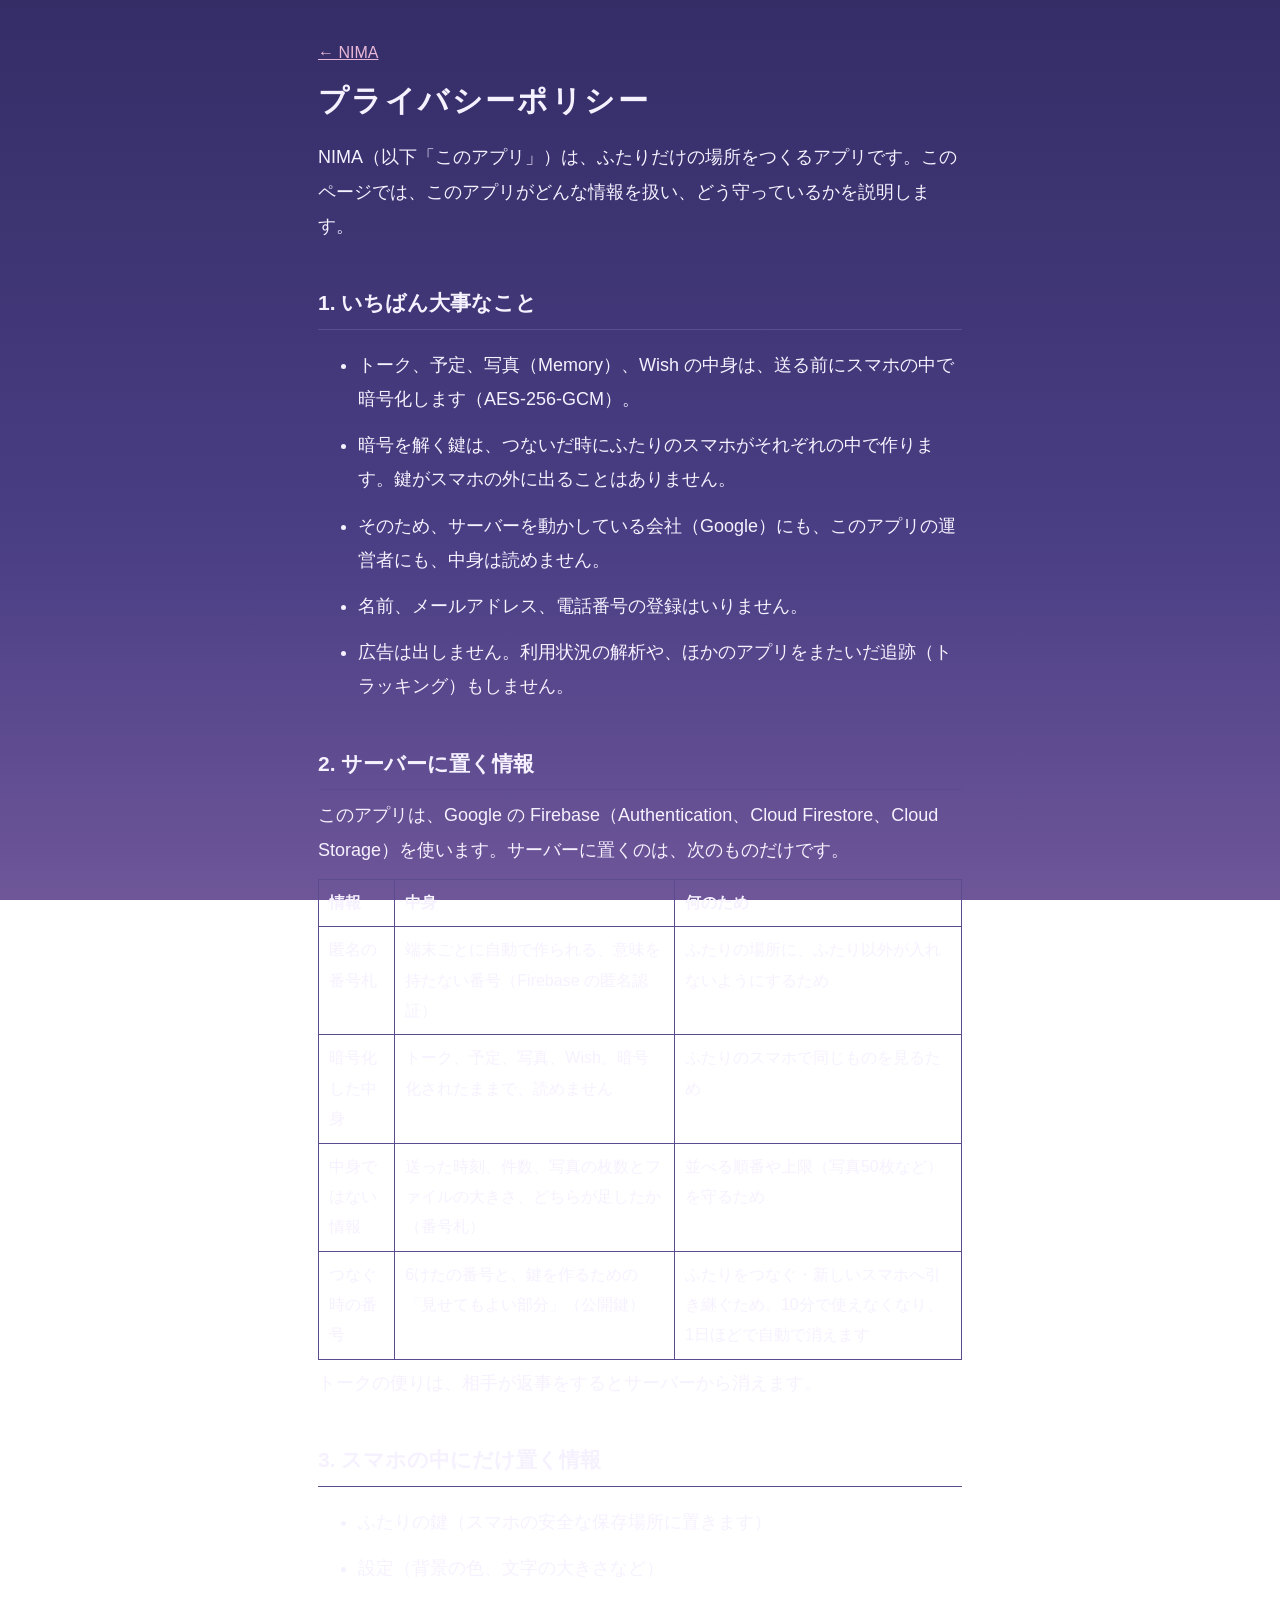
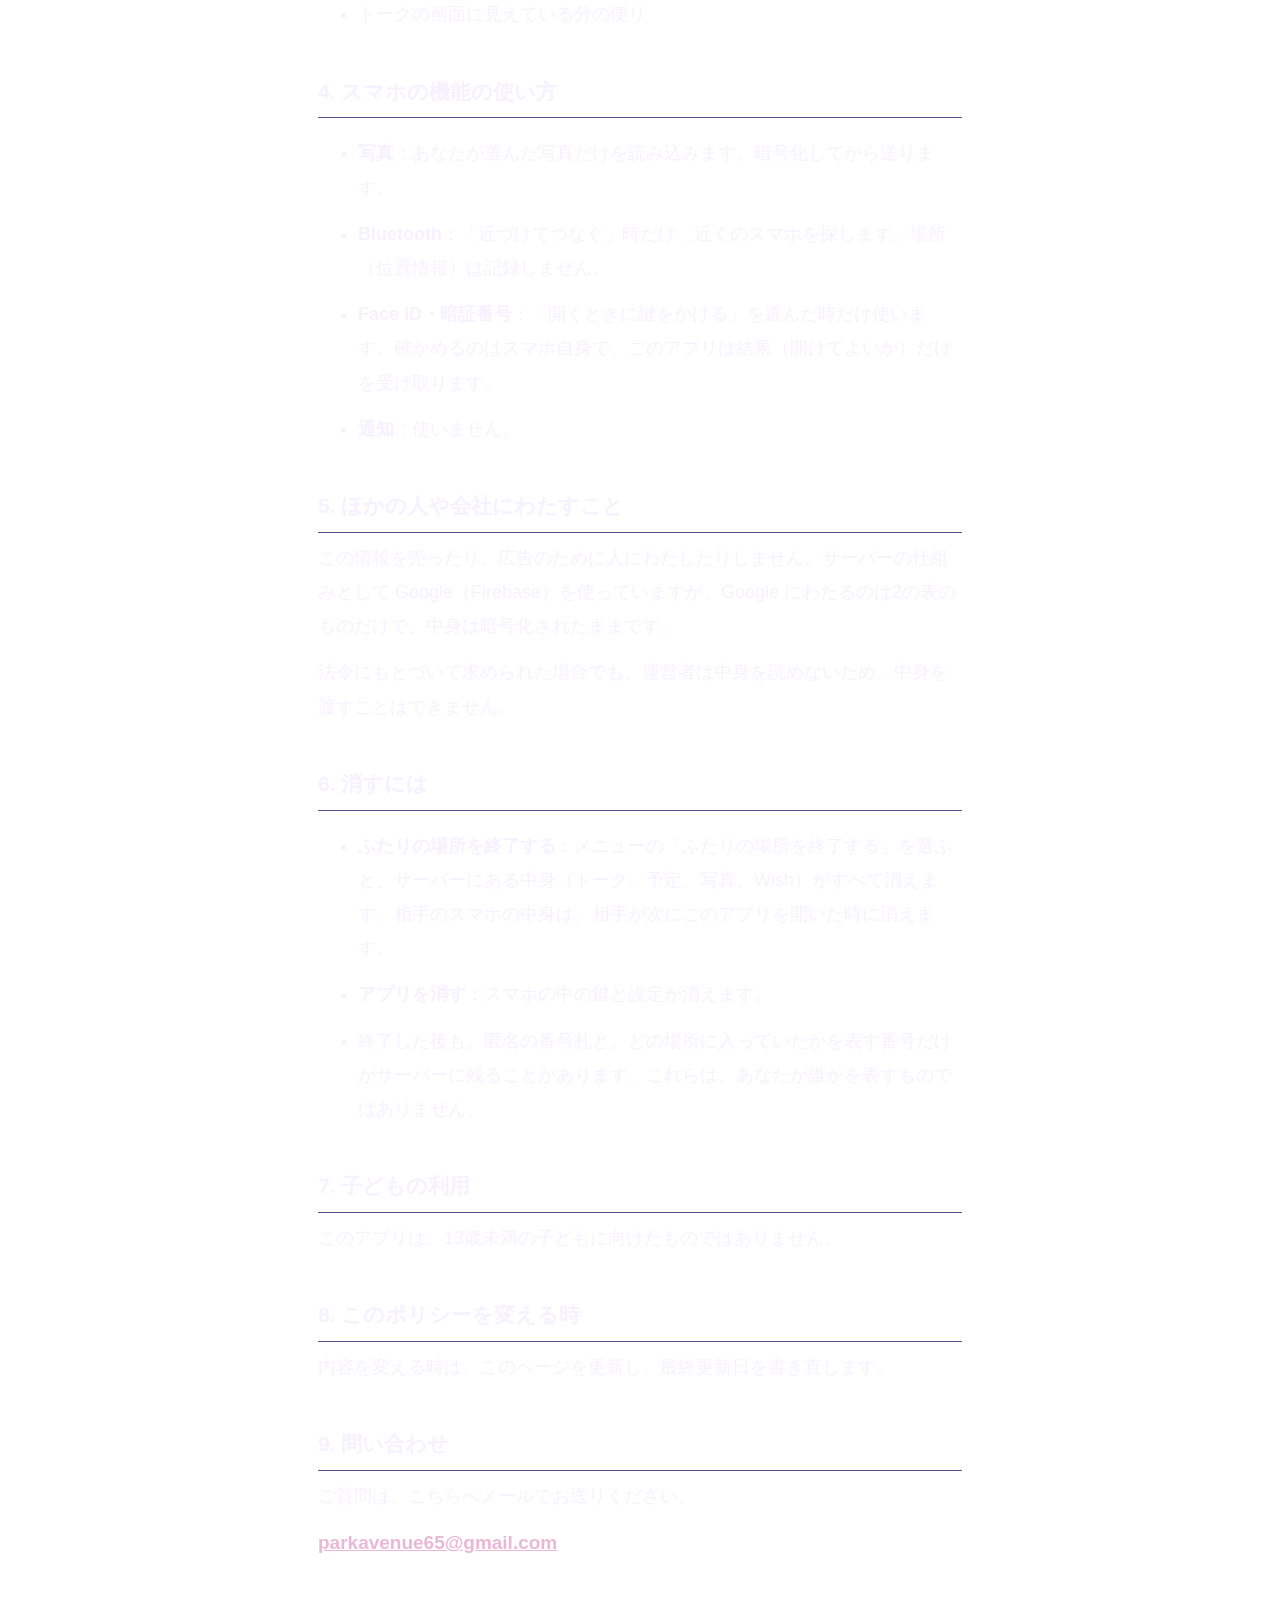
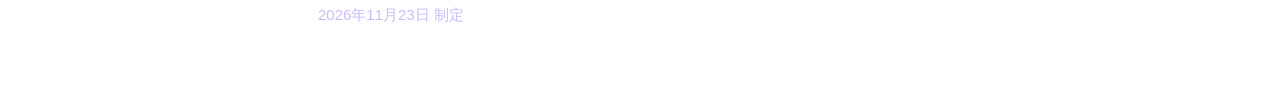
==== privacy.html @ 5653657e "NIMA support and privacy pages Co-Authored-By: Claude Opus 5.5 <noreply@anthropic.com>" ====
<!doctype html>
<html lang="ja">
<head>
<meta charset="utf-8">
<meta name="viewport" content="width=device-width, initial-scale=1">
<title>プライバシーポリシー｜NIMA</title>
<link rel="stylesheet" href="style.css">
</head>
<body>
<main>
<p class="back"><a href="index.html">← NIMA</a></p>
<h1>プライバシーポリシー</h1>
<p>NIMA（以下「このアプリ」）は、ふたりだけの場所をつくるアプリです。このページでは、このアプリがどんな情報を扱い、どう守っているかを説明します。</p>
<h2>1. いちばん大事なこと</h2>
<ul>
<li>トーク、予定、写真（Memory）、Wish の中身は、送る前にスマホの中で暗号化します（AES-256-GCM）。</li>
<li>暗号を解く鍵は、つないだ時にふたりのスマホがそれぞれの中で作ります。鍵がスマホの外に出ることはありません。</li>
<li>そのため、サーバーを動かしている会社（Google）にも、このアプリの運営者にも、中身は読めません。</li>
<li>名前、メールアドレス、電話番号の登録はいりません。</li>
<li>広告は出しません。利用状況の解析や、ほかのアプリをまたいだ追跡（トラッキング）もしません。</li>
</ul>
<h2>2. サーバーに置く情報</h2>
<p>このアプリは、Google の Firebase（Authentication、Cloud Firestore、Cloud Storage）を使います。サーバーに置くのは、次のものだけです。</p>
<table><tr><th>情報</th><th>中身</th><th>何のため</th></tr><tr><td>匿名の番号札</td><td>端末ごとに自動で作られる、意味を持たない番号（Firebase の匿名認証）</td><td>ふたりの場所に、ふたり以外が入れないようにするため</td></tr><tr><td>暗号化した中身</td><td>トーク、予定、写真、Wish。暗号化されたままで、読めません</td><td>ふたりのスマホで同じものを見るため</td></tr><tr><td>中身ではない情報</td><td>送った時刻、件数、写真の枚数とファイルの大きさ、どちらが足したか（番号札）</td><td>並べる順番や上限（写真50枚など）を守るため</td></tr><tr><td>つなぐ時の番号</td><td>6けたの番号と、鍵を作るための「見せてもよい部分」（公開鍵）</td><td>ふたりをつなぐ・新しいスマホへ引き継ぐため。10分で使えなくなり、1日ほどで自動で消えます</td></tr></table>
<p>トークの便りは、相手が返事をするとサーバーから消えます。</p>
<h2>3. スマホの中にだけ置く情報</h2>
<ul>
<li>ふたりの鍵（スマホの安全な保存場所に置きます）</li>
<li>設定（背景の色、文字の大きさなど）</li>
<li>トークの画面に見えている分の便り</li>
</ul>
<h2>4. スマホの機能の使い方</h2>
<ul>
<li><strong>写真</strong>：あなたが選んだ写真だけを読み込みます。暗号化してから送ります。</li>
<li><strong>Bluetooth</strong>：「近づけてつなぐ」時だけ、近くのスマホを探します。場所（位置情報）は記録しません。</li>
<li><strong>Face ID・暗証番号</strong>：「開くときに鍵をかける」を選んだ時だけ使います。確かめるのはスマホ自身で、このアプリは結果（開けてよいか）だけを受け取ります。</li>
<li><strong>通知</strong>：使いません。</li>
</ul>
<h2>5. ほかの人や会社にわたすこと</h2>
<p>この情報を売ったり、広告のために人にわたしたりしません。サーバーの仕組みとして Google（Firebase）を使っていますが、Google にわたるのは2の表のものだけで、中身は暗号化されたままです。</p>
<p>法令にもとづいて求められた場合でも、運営者は中身を読めないため、中身を渡すことはできません。</p>
<h2>6. 消すには</h2>
<ul>
<li><strong>ふたりの場所を終了する</strong>：メニューの「ふたりの場所を終了する」を選ぶと、サーバーにある中身（トーク、予定、写真、Wish）がすべて消えます。相手のスマホの中身は、相手が次にこのアプリを開いた時に消えます。</li>
<li><strong>アプリを消す</strong>：スマホの中の鍵と設定が消えます。</li>
<li>終了した後も、匿名の番号札と、どの場所に入っていたかを表す番号だけがサーバーに残ることがあります。これらは、あなたが誰かを表すものではありません。</li>
</ul>
<h2>7. 子どもの利用</h2>
<p>このアプリは、13歳未満の子どもに向けたものではありません。</p>
<h2>8. このポリシーを変える時</h2>
<p>内容を変える時は、このページを更新し、最終更新日を書き直します。</p>
<h2>9. 問い合わせ</h2>
<p>ご質問は、こちらへメールでお送りください。</p>
<p class="mail"><a href="mailto:parkavenue65@gmail.com">parkavenue65@gmail.com</a></p>
<p class="date">2026年11月23日 制定</p>
</main>
</body>
</html>
---- style.css ----
:root { --ink: #f6f1ff; --sub: #cdbbf5; --accent: #e9b8d8; --paper: #342d66; --line: #5a4c8f; }
* { box-sizing: border-box; }
body { margin: 0; background: linear-gradient(#342d66, #4a3e84 60%, #6e5699); background-attachment: fixed; color: var(--ink);
  font-family: -apple-system, "Hiragino Maru Gothic ProN", "Hiragino Sans", "Noto Sans JP", sans-serif;
  font-size: 18px; line-height: 1.9; }
main { max-width: 680px; margin: 0 auto; padding: 32px 18px 64px; }
h1 { font-size: 30px; line-height: 1.4; margin: 12px 0 18px; letter-spacing: 0.08em; }
h1 small { font-size: 18px; color: var(--sub); font-weight: 500; letter-spacing: 0.04em; }
h2 { font-size: 21px; margin: 40px 0 8px; padding-bottom: 6px; border-bottom: 1px solid var(--line); }
h3 { font-size: 18px; margin: 26px 0 4px; }
p, li { margin: 6px 0 12px; }
a { color: var(--accent); }
table { border-collapse: collapse; width: 100%; font-size: 16px; }
th, td { border: 1px solid var(--line); padding: 8px 10px; text-align: left; vertical-align: top; }
.icon { border-radius: 22px; display: block; }
.back { font-size: 16px; }
.mail { font-size: 19px; font-weight: 600; }
.date { margin-top: 40px; color: var(--sub); font-size: 15px; }
.links { margin-top: 40px; font-size: 16px; }
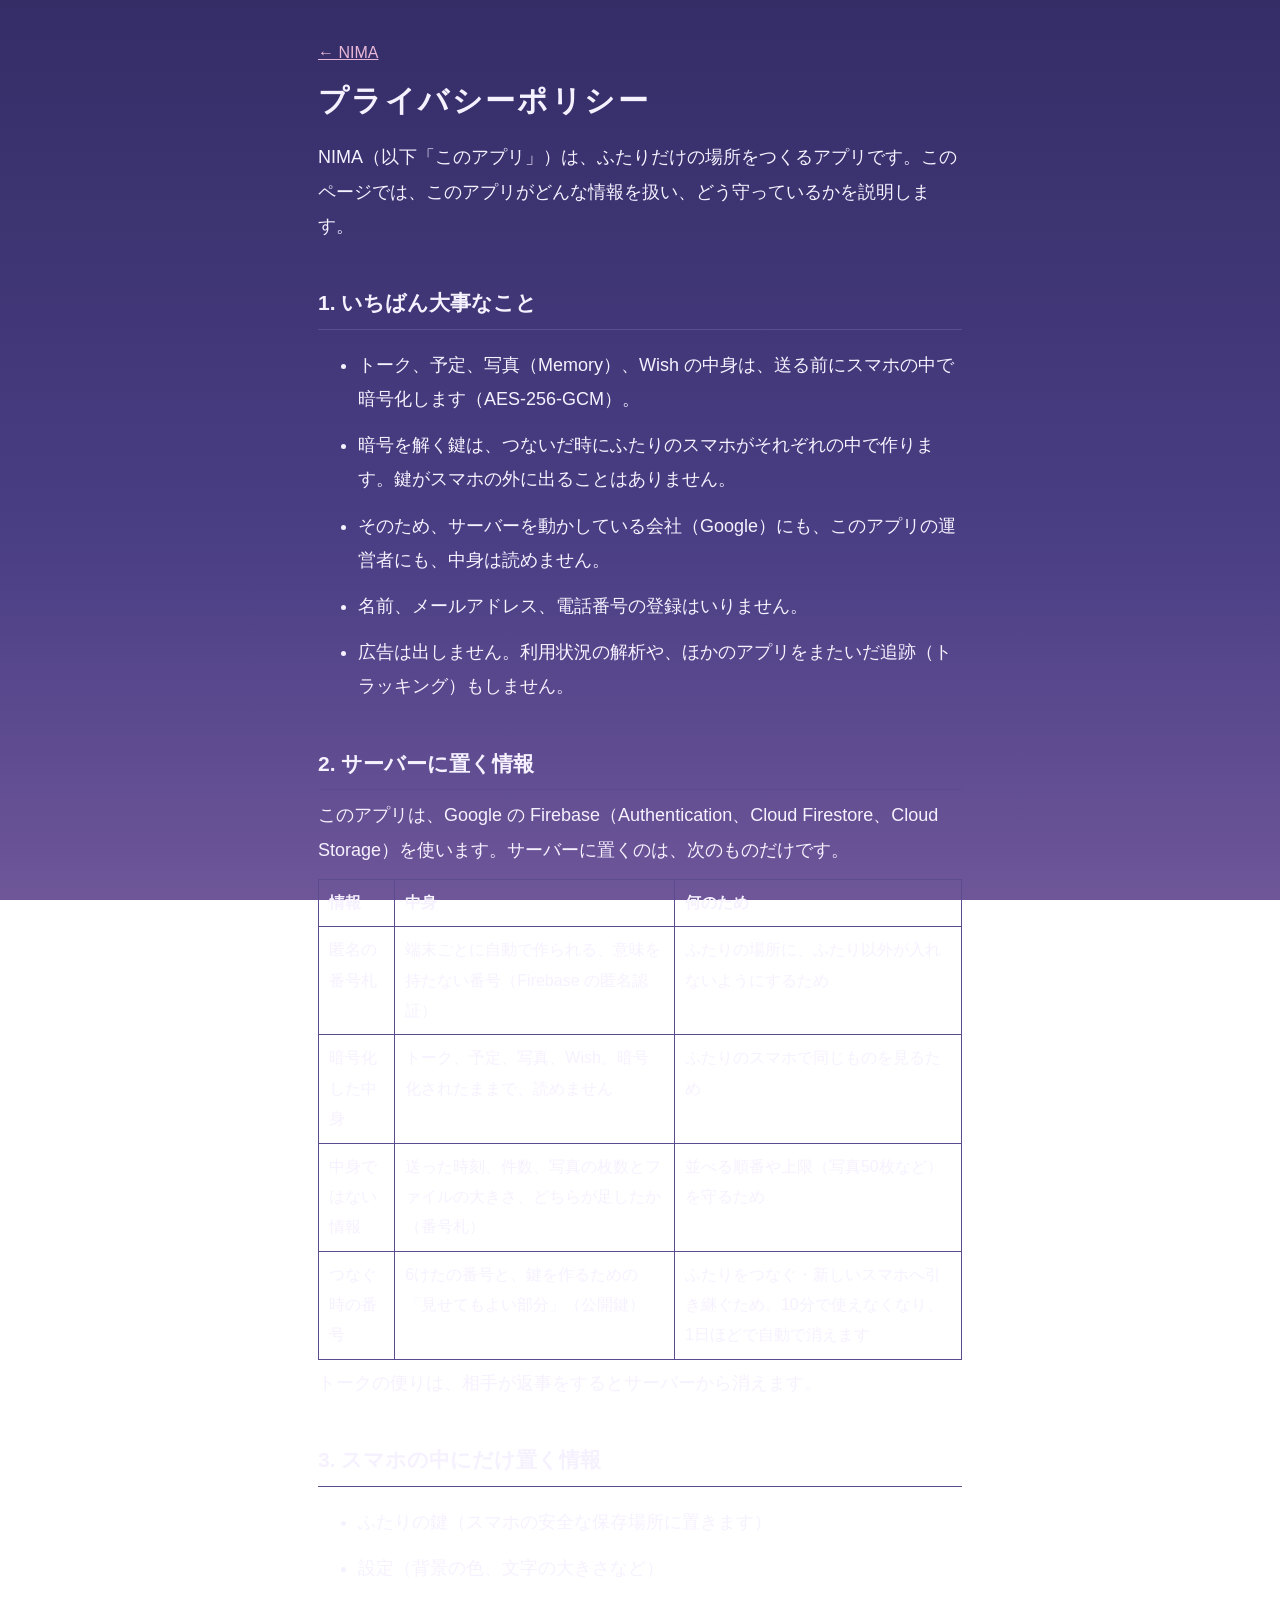
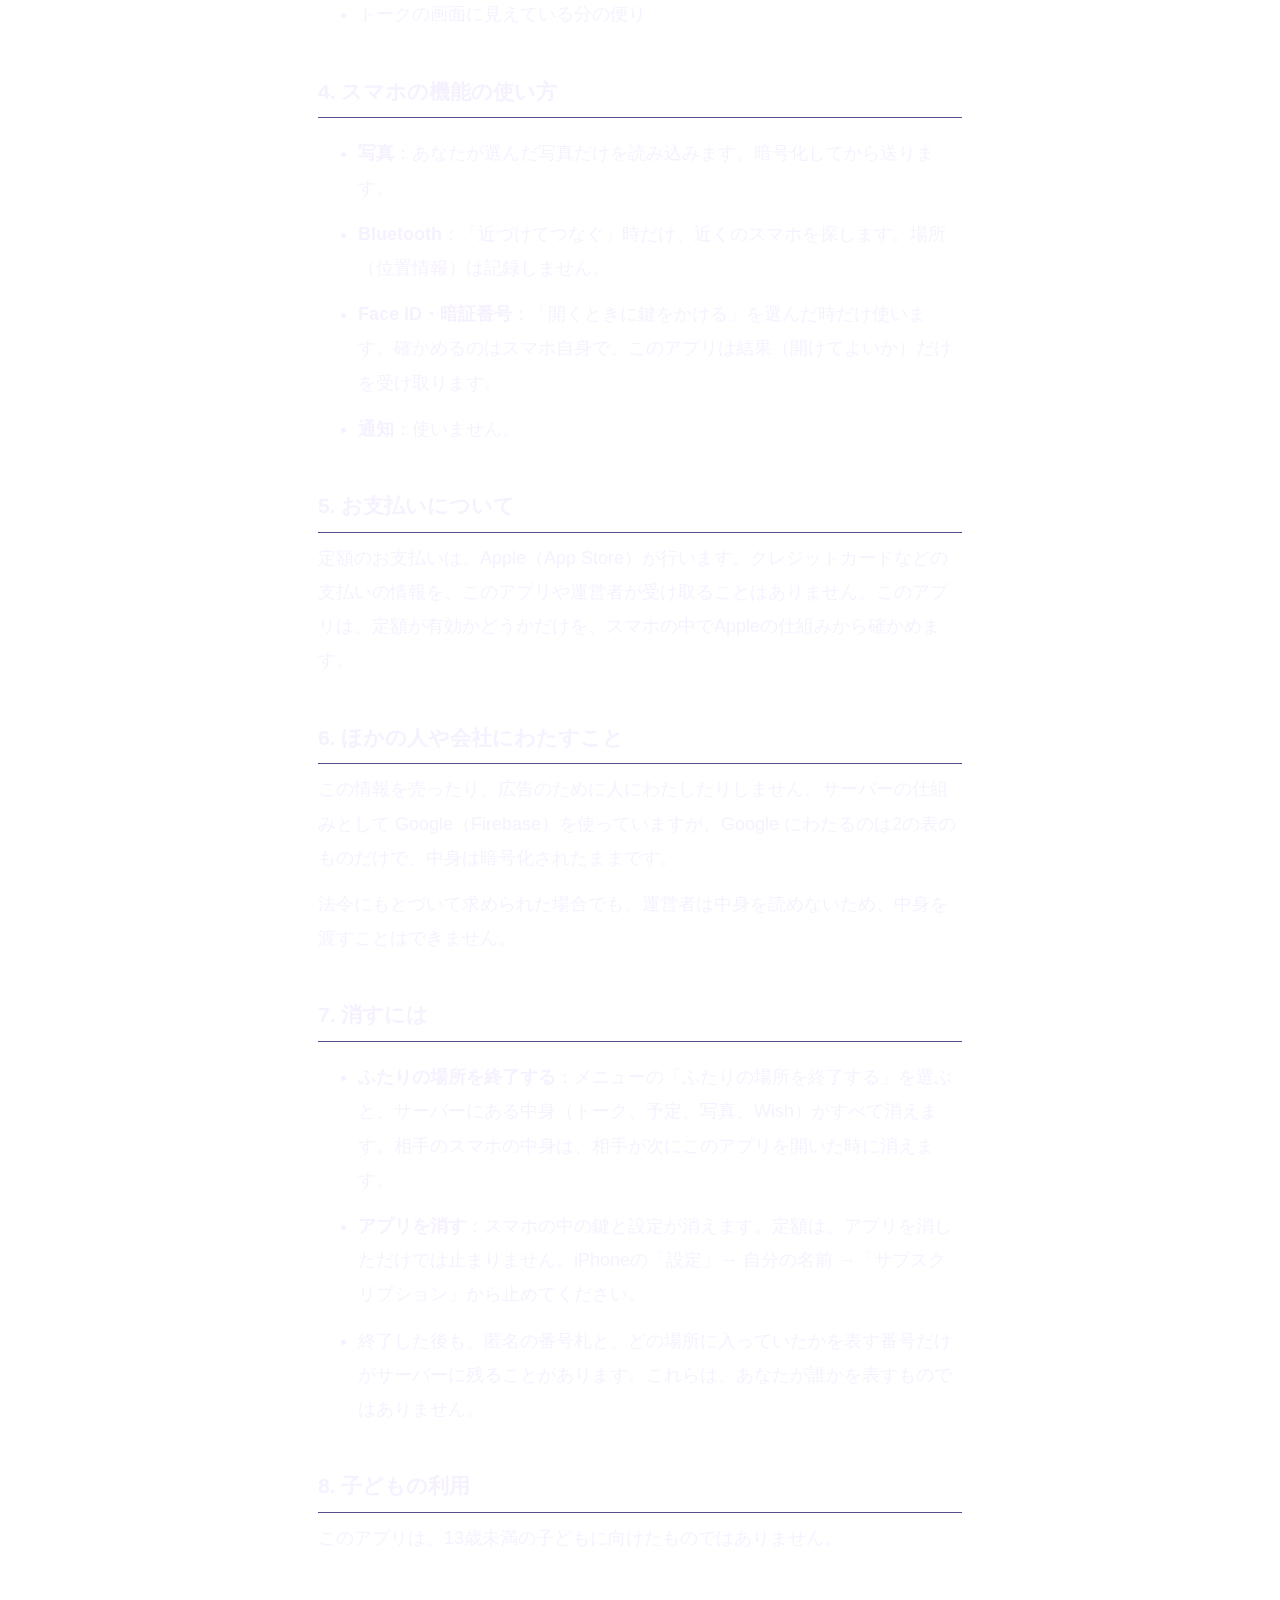
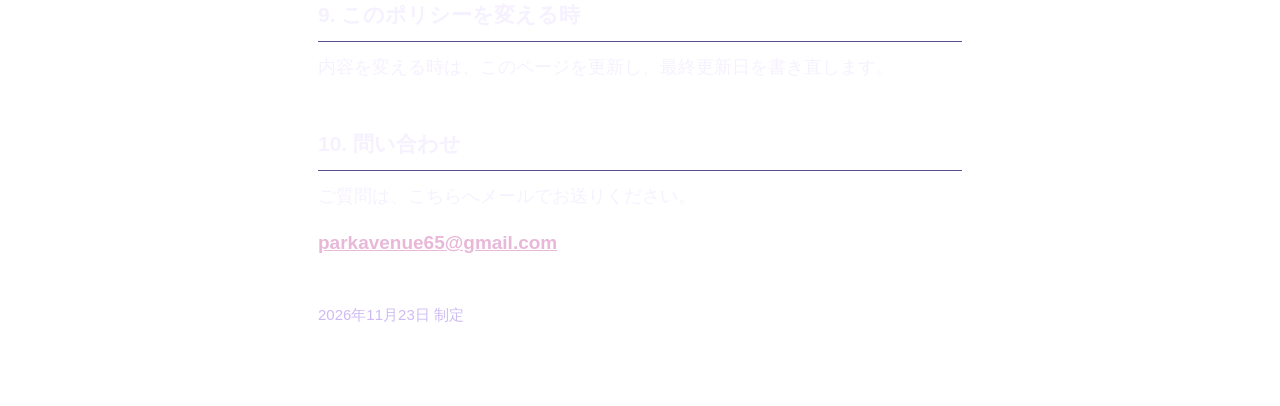
==== commit ab6a1dcd: "Support and privacy pages: subscription pricing, cancelling, and payments Co-Authored-By: Claude Fab" ====
--- a/privacy.html
+++ b/privacy.html
@@ -36,20 +36,22 @@
 <li><strong>Face ID・暗証番号</strong>：「開くときに鍵をかける」を選んだ時だけ使います。確かめるのはスマホ自身で、このアプリは結果（開けてよいか）だけを受け取ります。</li>
 <li><strong>通知</strong>：使いません。</li>
 </ul>
-<h2>5. ほかの人や会社にわたすこと</h2>
+<h2>5. お支払いについて</h2>
+<p>定額のお支払いは、Apple（App Store）が行います。クレジットカードなどの支払いの情報を、このアプリや運営者が受け取ることはありません。このアプリは、定額が有効かどうかだけを、スマホの中でAppleの仕組みから確かめます。</p>
+<h2>6. ほかの人や会社にわたすこと</h2>
 <p>この情報を売ったり、広告のために人にわたしたりしません。サーバーの仕組みとして Google（Firebase）を使っていますが、Google にわたるのは2の表のものだけで、中身は暗号化されたままです。</p>
 <p>法令にもとづいて求められた場合でも、運営者は中身を読めないため、中身を渡すことはできません。</p>
-<h2>6. 消すには</h2>
+<h2>7. 消すには</h2>
 <ul>
 <li><strong>ふたりの場所を終了する</strong>：メニューの「ふたりの場所を終了する」を選ぶと、サーバーにある中身（トーク、予定、写真、Wish）がすべて消えます。相手のスマホの中身は、相手が次にこのアプリを開いた時に消えます。</li>
-<li><strong>アプリを消す</strong>：スマホの中の鍵と設定が消えます。</li>
+<li><strong>アプリを消す</strong>：スマホの中の鍵と設定が消えます。定額は、アプリを消しただけでは止まりません。iPhoneの「設定」→ 自分の名前 →「サブスクリプション」から止めてください。</li>
 <li>終了した後も、匿名の番号札と、どの場所に入っていたかを表す番号だけがサーバーに残ることがあります。これらは、あなたが誰かを表すものではありません。</li>
 </ul>
-<h2>7. 子どもの利用</h2>
+<h2>8. 子どもの利用</h2>
 <p>このアプリは、13歳未満の子どもに向けたものではありません。</p>
-<h2>8. このポリシーを変える時</h2>
+<h2>9. このポリシーを変える時</h2>
 <p>内容を変える時は、このページを更新し、最終更新日を書き直します。</p>
-<h2>9. 問い合わせ</h2>
+<h2>10. 問い合わせ</h2>
 <p>ご質問は、こちらへメールでお送りください。</p>
 <p class="mail"><a href="mailto:parkavenue65@gmail.com">parkavenue65@gmail.com</a></p>
 <p class="date">2026年11月23日 制定</p>
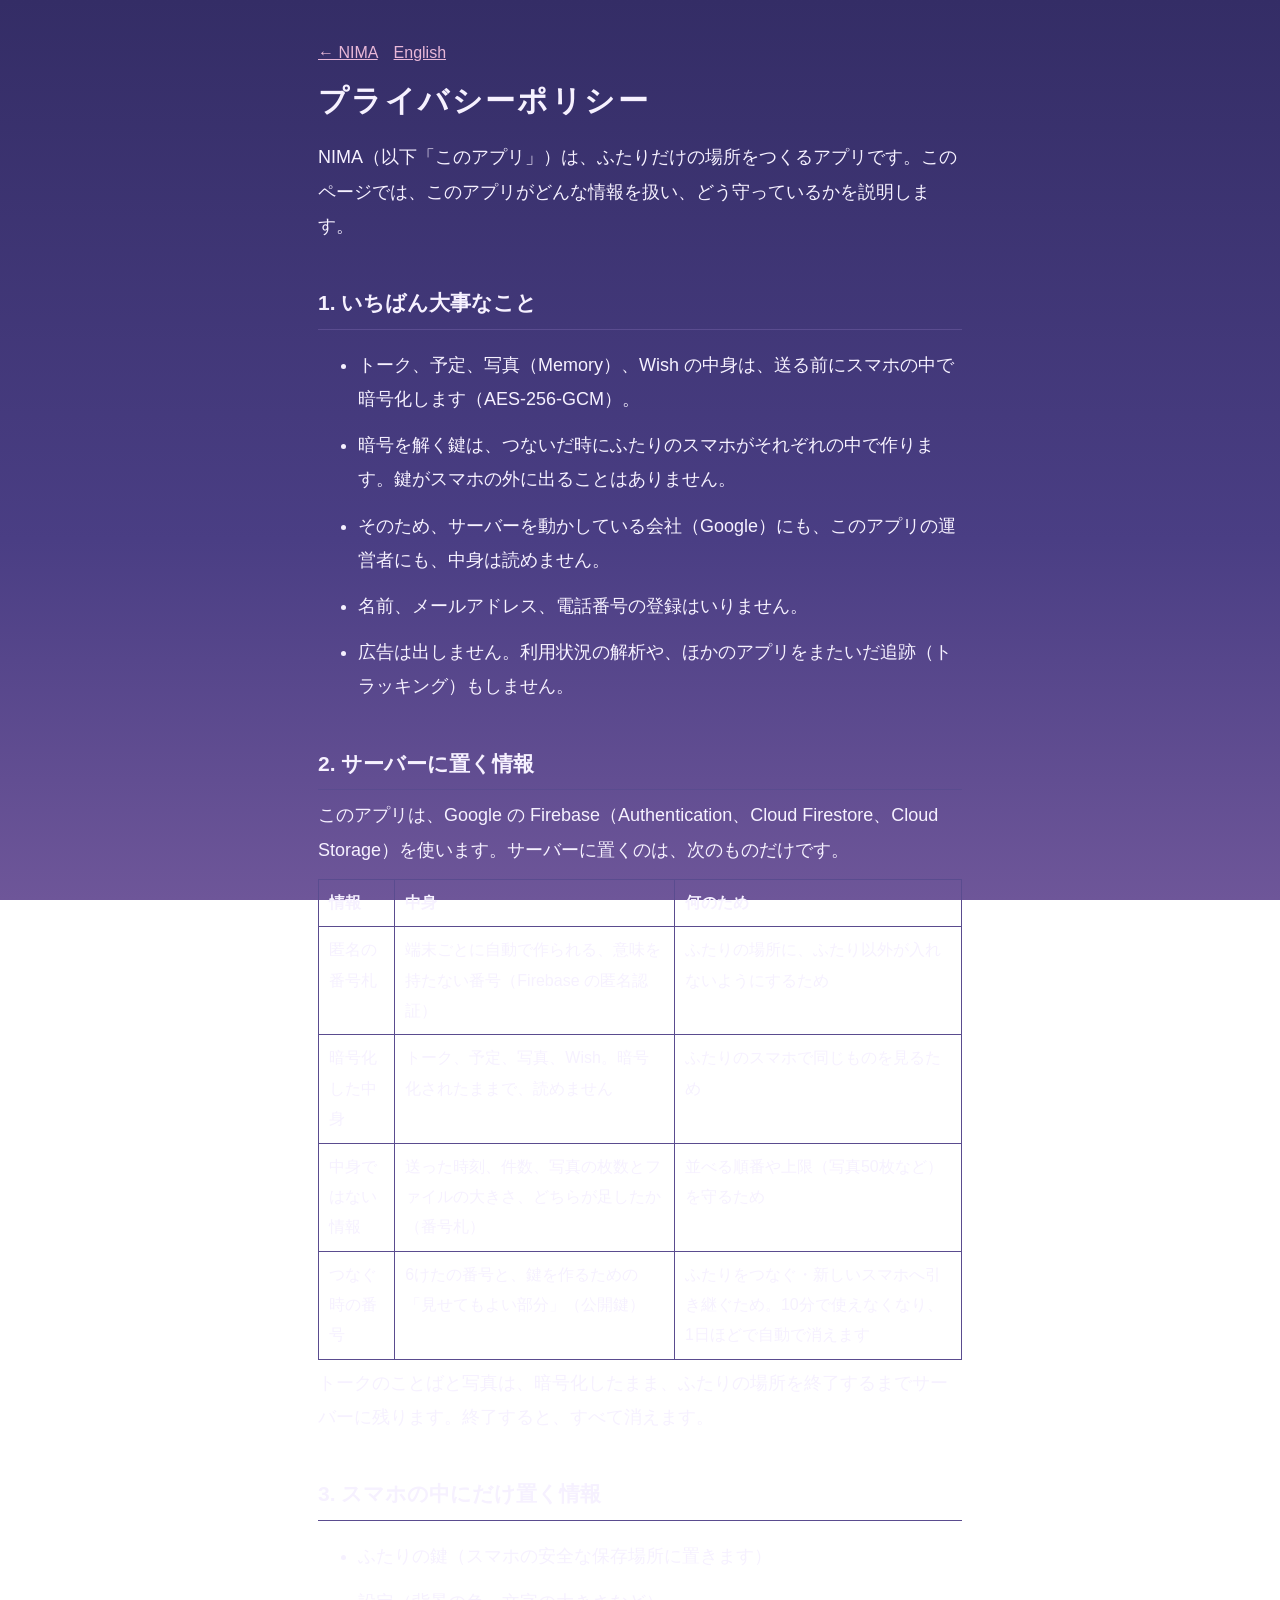
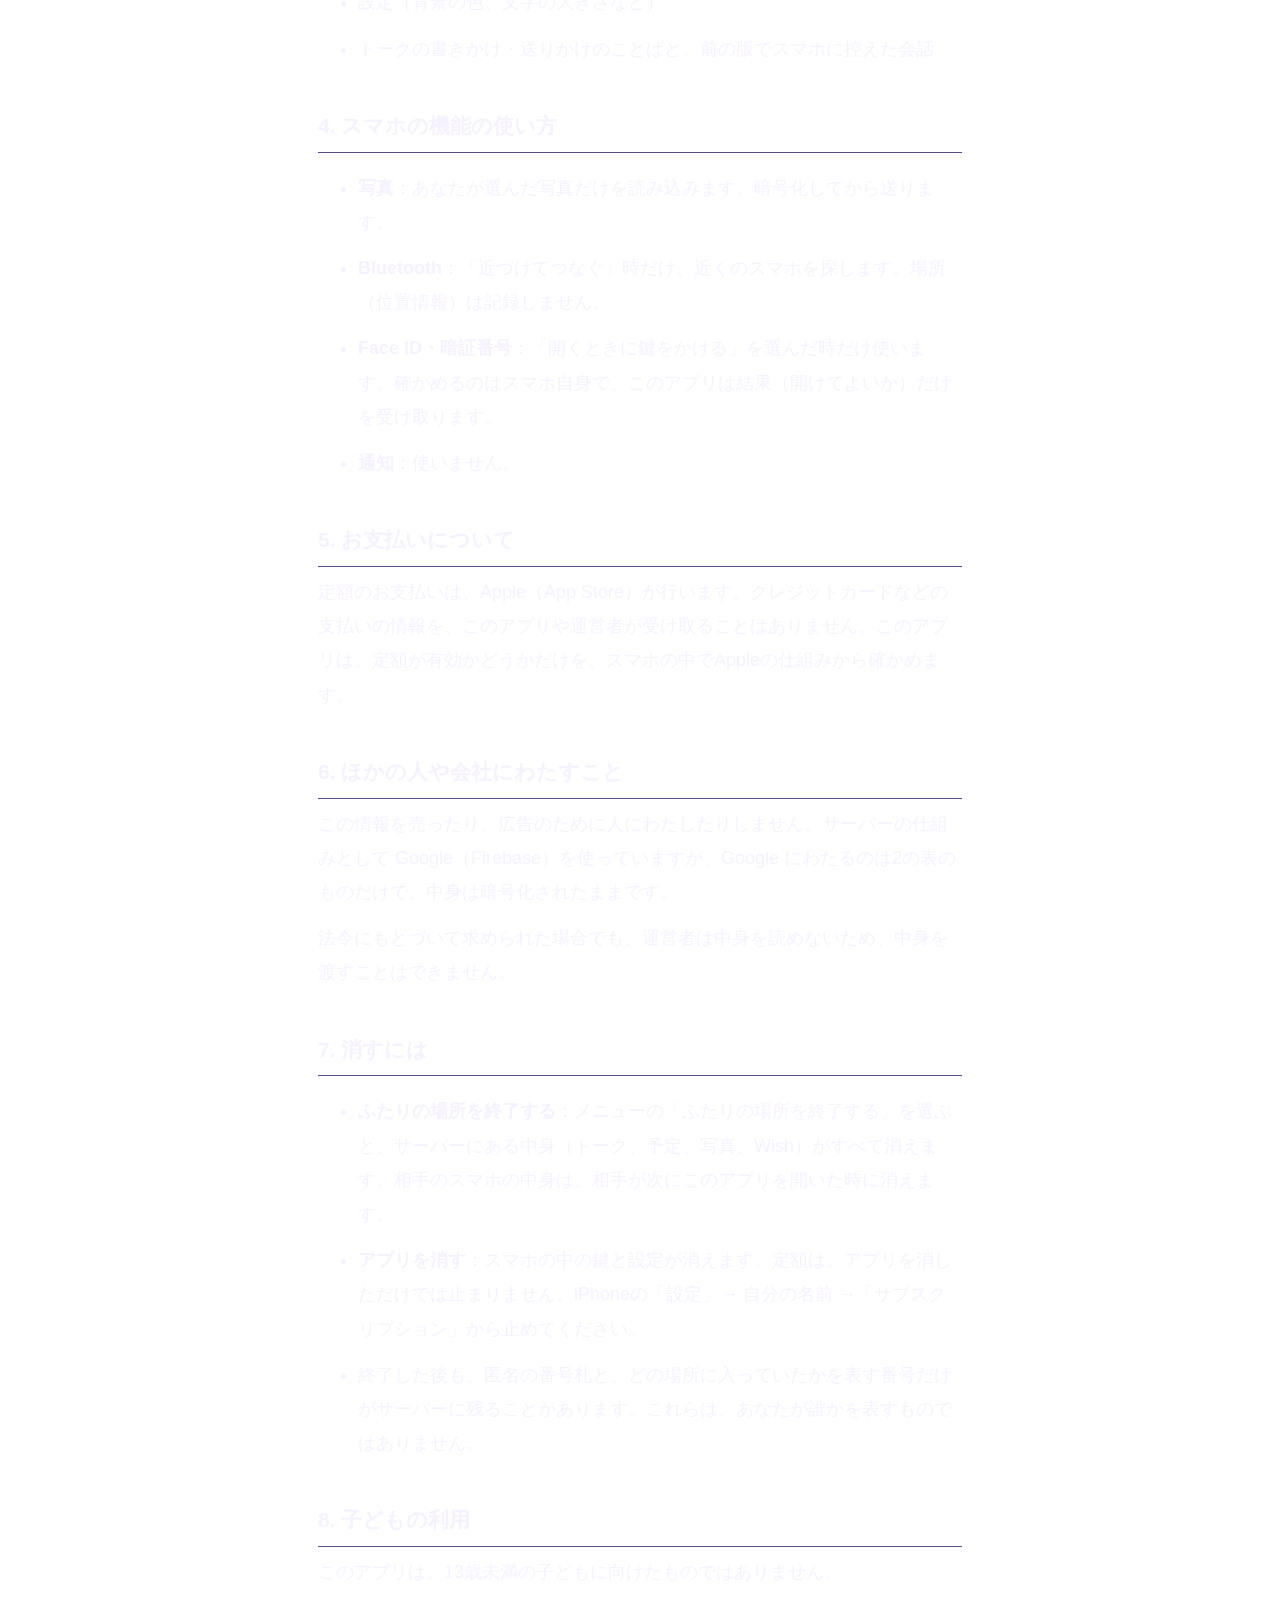
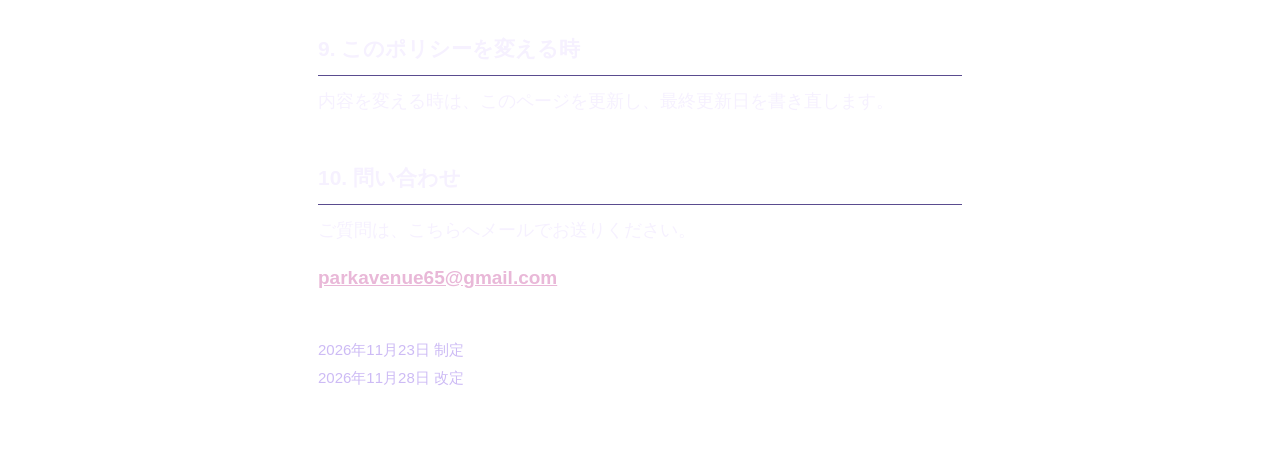
==== commit 7f379316: "Privacy policy: Talk is kept sealed until the space ends; add English pages Co-Authored-By: Claude O" ====
--- a/privacy.html
+++ b/privacy.html
@@ -8,7 +8,7 @@
 </head>
 <body>
 <main>
-<p class="back"><a href="index.html">← NIMA</a></p>
+<p class="back"><a href="index.html">← NIMA</a>　<a href="en/privacy.html">English</a></p>
 <h1>プライバシーポリシー</h1>
 <p>NIMA（以下「このアプリ」）は、ふたりだけの場所をつくるアプリです。このページでは、このアプリがどんな情報を扱い、どう守っているかを説明します。</p>
 <h2>1. いちばん大事なこと</h2>
@@ -22,12 +22,12 @@
 <h2>2. サーバーに置く情報</h2>
 <p>このアプリは、Google の Firebase（Authentication、Cloud Firestore、Cloud Storage）を使います。サーバーに置くのは、次のものだけです。</p>
 <table><tr><th>情報</th><th>中身</th><th>何のため</th></tr><tr><td>匿名の番号札</td><td>端末ごとに自動で作られる、意味を持たない番号（Firebase の匿名認証）</td><td>ふたりの場所に、ふたり以外が入れないようにするため</td></tr><tr><td>暗号化した中身</td><td>トーク、予定、写真、Wish。暗号化されたままで、読めません</td><td>ふたりのスマホで同じものを見るため</td></tr><tr><td>中身ではない情報</td><td>送った時刻、件数、写真の枚数とファイルの大きさ、どちらが足したか（番号札）</td><td>並べる順番や上限（写真50枚など）を守るため</td></tr><tr><td>つなぐ時の番号</td><td>6けたの番号と、鍵を作るための「見せてもよい部分」（公開鍵）</td><td>ふたりをつなぐ・新しいスマホへ引き継ぐため。10分で使えなくなり、1日ほどで自動で消えます</td></tr></table>
-<p>トークの便りは、相手が返事をするとサーバーから消えます。</p>
+<p>トークのことばと写真は、暗号化したまま、ふたりの場所を終了するまでサーバーに残ります。終了すると、すべて消えます。</p>
 <h2>3. スマホの中にだけ置く情報</h2>
 <ul>
 <li>ふたりの鍵（スマホの安全な保存場所に置きます）</li>
 <li>設定（背景の色、文字の大きさなど）</li>
-<li>トークの画面に見えている分の便り</li>
+<li>トークの書きかけ・送りかけのことばと、前の版でスマホに控えた会話</li>
 </ul>
 <h2>4. スマホの機能の使い方</h2>
 <ul>
@@ -54,7 +54,7 @@
 <h2>10. 問い合わせ</h2>
 <p>ご質問は、こちらへメールでお送りください。</p>
 <p class="mail"><a href="mailto:parkavenue65@gmail.com">parkavenue65@gmail.com</a></p>
-<p class="date">2026年11月23日 制定</p>
+<p class="date">2026年11月23日 制定<br>2026年11月28日 改定</p>
 </main>
 </body>
 </html>
